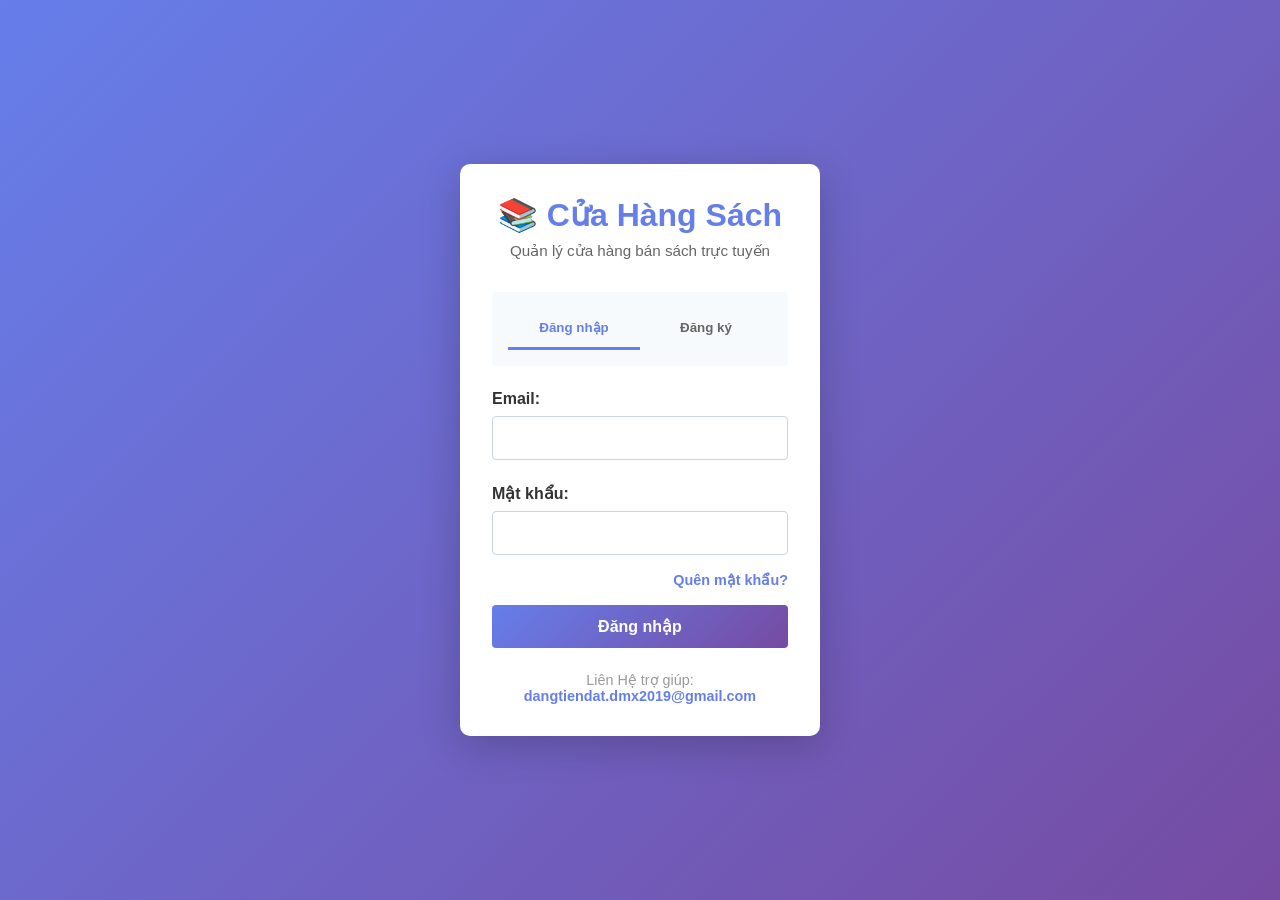
==== SellBookWeb-frontend/pages/checkout.html @ c09e79ba "Cập nhật lại hồ sơ cá nhân, giao diện người dùng, thêm mục coupon vào Admin" ====
<!DOCTYPE html>
<html lang="vi">
<head>
    <meta charset="UTF-8">
    <meta name="viewport" content="width=device-width, initial-scale=1.0">
    <title>Thanh toán - SellBookWeb</title>
    <link rel="stylesheet" href="../css/styles.css">
    <link rel="stylesheet" href="../css/customer-styles.css">
    <style>
        .checkout-container {
            max-width: 800px;
            margin: 100px auto;
            background: white;
            padding: 2rem;
            border-radius: 10px;
            box-shadow: 0 4px 6px rgba(0, 0, 0, 0.1);
        }
        .checkout-section {
            margin-bottom: 2rem;
        }
        .checkout-section h2 {
            color: #667eea;
            margin-bottom: 1rem;
            font-size: 1.2rem;
        }
        .cart-summary {
            background: #f7fafc;
            padding: 1rem;
            border-radius: 8px;
            margin-bottom: 1rem;
        }
        .cart-item {
            display: flex;
            justify-content: space-between;
            padding: 0.5rem 0;
            border-bottom: 1px solid #e2e8f0;
        }
        .cart-item:last-child {
            border-bottom: none;
        }
        .payment-methods {
            display: flex;
            gap: 1rem;
            flex-wrap: wrap;
        }
        .payment-method {
            flex: 1;
            min-width: 150px;
            padding: 1rem;
            border: 2px solid #e2e8f0;
            border-radius: 8px;
            cursor: pointer;
            text-align: center;
            transition: all 0.3s;
        }
        .payment-method:hover,
        .payment-method.selected {
            border-color: #667eea;
            background: #f0f4ff;
        }
        .payment-method input {
            display: none;
        }
        .payment-method-icon {
            font-size: 2rem;
            margin-bottom: 0.5rem;
        }
        .total-section {
            background: #667eea;
            color: white;
            padding: 1.5rem;
            border-radius: 8px;
            text-align: center;
            margin-top: 2rem;
        }
        .total-section h3 {
            font-size: 1.5rem;
            margin: 0;
        }
        .btn-place-order {
            width: 100%;
            margin-top: 1rem;
        }
        .coupon-buttons-wrap {
            display: flex;
            flex-wrap: wrap;
            gap: 0.5rem;
            align-items: stretch;
        }
        .coupon-btn {
            border: 2px solid #e2e8f0;
            background: #fff;
            border-radius: 10px;
            padding: 0.65rem 1rem;
            cursor: pointer;
            text-align: left;
            transition: border-color 0.2s, background 0.2s;
            min-width: 140px;
            flex: 1 1 auto;
        }
        .coupon-btn:hover {
            border-color: #667eea;
            background: #f8f9ff;
        }
        .coupon-btn.selected {
            border-color: #667eea;
            background: #f0f4ff;
            box-shadow: 0 0 0 1px #667eea;
        }
        .coupon-btn .code {
            font-weight: 700;
            color: #667eea;
            font-size: 1rem;
        }
        .coupon-btn .meta {
            font-size: 0.8rem;
            color: #64748b;
            margin-top: 0.25rem;
        }
        .coupon-btn-none {
            border-style: dashed;
        }
    </style>
</head>
<body class="app-layout">
    <nav class="navbar">
        <div class="nav-brand">📚 SellBookWeb</div>
        <div class="nav-links">
            <a href="customer.html">Tiếp tục mua sắm</a>
        </div>
    </nav>

    <div class="checkout-container">
        <h1 style="margin-bottom: 2rem; color: #667eea;">🛒 Thanh toán</h1>

        <div class="checkout-section">
            <h2>Giỏ hàng của bạn</h2>
            <div id="cartItems" class="cart-summary"></div>
        </div>

        <div class="checkout-section">
            <h2>Thông tin giao hàng</h2>
            <div class="form-group">
                <label>Họ tên người nhận:</label>
                <input type="text" id="receiverName" required>
            </div>
            <div class="form-group">
                <label>Số điện thoại:</label>
                <input type="tel" id="receiverPhone" required pattern="[0-9]{10}">
            </div>
            <div class="form-group">
                <label>Địa chỉ giao hàng:</label>
                <textarea id="shippingAddress" rows="3" required placeholder="Số nhà, đường, phường/xã, quận/huyện, tỉnh/thành phố"></textarea>
            </div>
        </div>

        <div class="checkout-section">
            <h2>Mã giảm giá</h2>
            <p id="couponLoading" style="color:#64748b; font-size:0.9rem;">Đang tải mã khả dụng...</p>
            <div id="couponButtons" class="coupon-buttons-wrap" style="display:none;"></div>
            <p id="couponHint" style="color:#666; font-size:0.9rem; margin-top:0.75rem;"></p>
        </div>

        <div class="checkout-section">
            <h2>Phương thức thanh toán</h2>
            <div class="payment-methods">
                <label class="payment-method selected" onclick="selectPayment(this, 'COD')">
                    <input type="radio" name="paymentMethod" value="COD" checked>
                    <div class="payment-method-icon">💵</div>
                    <div>Thanh toán khi nhận hàng (COD)</div>
                </label>
                <label class="payment-method" onclick="selectPayment(this, 'CARD')">
                    <input type="radio" name="paymentMethod" value="CARD">
                    <div class="payment-method-icon">💳</div>
                    <div>Thẻ tín dụng/Debit</div>
                </label>
                <label class="payment-method" onclick="selectPayment(this, 'TRANSFER')">
                    <input type="radio" name="paymentMethod" value="TRANSFER">
                    <div class="payment-method-icon">🏦</div>
                    <div>Chuyển khoản ngân hàng</div>
                </label>
            </div>
        </div>

        <div class="total-section">
            <p>Tạm tính: <span id="subtotalAmount">0 ₫</span></p>
            <p id="couponDiscountRow" style="display:none; font-size:0.95rem;">Giảm coupon: <span id="couponDiscountAmount">0 ₫</span></p>
            <p>Tổng thanh toán</p>
            <h3 id="totalAmount">0 ₫</h3>
            <button class="submit-btn btn-place-order" onclick="placeOrder()">Đặt hàng</button>
        </div>
    </div>

    <script src="../js/constants.js"></script>
    <script src="../js/auth.js"></script>
    <script src="../js/api.js"></script>
    <script src="../js/checkout.js"></script>
</body>
</html>
---- SellBookWeb-frontend/css/styles.css ----
/* ================================
   GENERAL STYLES
   ================================ */

* {
    margin: 0;
    padding: 0;
    box-sizing: border-box;
}

body {
    font-family: 'Segoe UI', Tahoma, Geneva, Verdana, sans-serif;
    background-color: #f5f5f5;
    color: #333;
    line-height: 1.6;
}

html {
    scroll-behavior: smooth;
}

/* ================================
   NAVBAR
   ================================ */

.navbar {
    background: linear-gradient(135deg, #667eea 0%, #764ba2 100%);
    color: white;
    padding: 0;
    box-shadow: 0 2px 10px rgba(0,0,0,0.1);
    position: sticky;
    top: 0;
    z-index: 100;
}

.navbar-container {
    display: flex;
    justify-content: space-between;
    align-items: center;
    max-width: 1400px;
    margin: 0 auto;
    padding: 1rem 2rem;
}

.navbar-brand h1 {
    font-size: 1.8rem;
    font-weight: 700;
}

.navbar-menu {
    display: flex;
    list-style: none;
    gap: 2rem;
}

.navbar-menu a {
    color: white;
    text-decoration: none;
    padding: 0.5rem 1rem;
    border-radius: 4px;
    transition: background-color 0.3s ease;
    cursor: pointer;
}

.navbar-menu a:hover {
    background-color: rgba(255,255,255,0.2);
}

/* ================================
   CONTAINER & SECTIONS
   ================================ */

.container {
    max-width: 1400px;
    margin: 2rem auto;
    padding: 0 2rem;
}

.section {
    display: none;
    animation: fadeIn 0.3s ease;
}

.section.active {
    display: block;
}

@keyframes fadeIn {
    from {
        opacity: 0;
        transform: translateY(10px);
    }
    to {
        opacity: 1;
        transform: translateY(0);
    }
}

.section-header {
    display: flex;
    justify-content: space-between;
    align-items: center;
    margin-bottom: 2rem;
    padding-bottom: 1rem;
    border-bottom: 2px solid #667eea;
}

.section-header h2 {
    font-size: 2rem;
    color: #333;
}

/* ================================
   BUTTONS
   ================================ */

.btn {
    padding: 0.75rem 1.5rem;
    border: none;
    border-radius: 4px;
    cursor: pointer;
    font-size: 1rem;
    transition: all 0.3s ease;
    font-weight: 600;
}

.btn-primary {
    background-color: #667eea;
    color: white;
}

.btn-primary:hover {
    background-color: #5568d3;
    transform: translateY(-2px);
    box-shadow: 0 4px 12px rgba(102, 126, 234, 0.4);
}

.btn-success {
    background-color: #48bb78;
    color: white;
}

.btn-success:hover {
    background-color: #38a169;
    transform: translateY(-2px);
}

.btn-danger {
    background-color: #f56565;
    color: white;
}

.btn-danger:hover {
    background-color: #e53e3e;
    transform: translateY(-2px);
}

.btn-secondary {
    background-color: #cbd5e0;
    color: #333;
}

.btn-secondary:hover {
    background-color: #a0aec0;
}

.btn-warning {
    background-color: #ed8936;
    color: white;
}

.btn-warning:hover {
    background-color: #dd6b20;
}

.btn-sm {
    padding: 0.5rem 1rem;
    font-size: 0.875rem;
}

/* ================================
   DASHBOARD
   ================================ */

.dashboard-grid {
    display: grid;
    grid-template-columns: repeat(auto-fit, minmax(250px, 1fr));
    gap: 1.5rem;
    margin-top: 2rem;
}

.stat-card {
    background: white;
    padding: 2rem;
    border-radius: 8px;
    box-shadow: 0 2px 8px rgba(0,0,0,0.1);
    text-align: center;
    transition: transform 0.3s ease;
}

.stat-card:hover {
    transform: translateY(-5px);
    box-shadow: 0 4px 16px rgba(0,0,0,0.15);
}

.stat-card h3 {
    color: #667eea;
    margin-bottom: 1rem;
    font-size: 1.2rem;
}

.stat-number {
    font-size: 2.5rem;
    font-weight: 700;
    color: #333;
}

/* ================================
   FORMS
   ================================ */

.form-container {
    background: white;
    padding: 2rem;
    border-radius: 8px;
    box-shadow: 0 2px 8px rgba(0,0,0,0.1);
    margin-bottom: 2rem;
    max-width: 600px;
}

.form-container h3 {
    color: #333;
    margin-bottom: 1.5rem;
    font-size: 1.5rem;
}

.form-group {
    margin-bottom: 1.5rem;
}

.form-group label {
    display: block;
    margin-bottom: 0.5rem;
    font-weight: 600;
    color: #333;
}

.form-group input,
.form-group select,
.form-group textarea {
    width: 100%;
    padding: 0.75rem;
    border: 1px solid #cbd5e0;
    border-radius: 4px;
    font-size: 1rem;
    font-family: inherit;
    transition: border-color 0.3s ease;
}

.form-group input:focus,
.form-group select:focus,
.form-group textarea:focus {
    outline: none;
    border-color: #667eea;
    box-shadow: 0 0 0 3px rgba(102, 126, 234, 0.1);
}

.form-group input[type="checkbox"] {
    width: auto;
    margin-right: 0.5rem;
}

.form-buttons {
    display: flex;
    gap: 1rem;
    margin-top: 2rem;
}

.form-buttons button {
    flex: 1;
}

.hidden {
    display: none !important;
}

/* ================================
   SEARCH & FILTER
   ================================ */

.search-bar {
    display: flex;
    gap: 1rem;
    margin-bottom: 2rem;
    flex-wrap: wrap;
}

.search-bar input,
.search-bar select {
    padding: 0.75rem;
    border: 1px solid #cbd5e0;
    border-radius: 4px;
    font-size: 1rem;
    flex: 1;
    min-width: 200px;
}

.search-bar input:focus,
.search-bar select:focus {
    outline: none;
    border-color: #667eea;
    box-shadow: 0 0 0 3px rgba(102, 126, 234, 0.1);
}

/* ================================
   TABLE
   ================================ */

.table {
    width: 100%;
    border-collapse: collapse;
    background: white;
    box-shadow: 0 2px 8px rgba(0,0,0,0.1);
    border-radius: 8px;
    overflow: hidden;
    margin-bottom: 2rem;
}

.table thead {
    background-color: #667eea;
    color: white;
}

.table thead th {
    padding: 1rem;
    text-align: left;
    font-weight: 600;
}

.table tbody td {
    padding: 1rem;
    border-bottom: 1px solid #e2e8f0;
}

.table tbody tr:hover {
    background-color: #f7fafc;
}

.table tbody tr:last-child td {
    border-bottom: none;
}

.table .action-buttons {
    display: flex;
    gap: 0.5rem;
}

/* ================================
   GRID CONTAINER
   ================================ */

.grid-container {
    display: grid;
    grid-template-columns: repeat(auto-fill, minmax(300px, 1fr));
    gap: 1.5rem;
    margin-bottom: 2rem;
}

.card {
    background: white;
    padding: 1.5rem;
    border-radius: 8px;
    box-shadow: 0 2px 8px rgba(0,0,0,0.1);
    transition: transform 0.3s ease;
}

.card:hover {
    transform: translateY(-5px);
    box-shadow: 0 4px 16px rgba(0,0,0,0.15);
}

.card h3 {
    color: #333;
    margin-bottom: 0.5rem;
}

.card p {
    color: #666;
    font-size: 0.95rem;
    margin-bottom: 1rem;
}

.card .card-buttons {
    display: flex;
    gap: 0.5rem;
    margin-top: 1rem;
}

.card .card-buttons button {
    flex: 1;
    padding: 0.5rem 1rem;
    font-size: 0.875rem;
}

/* ================================
   LIST CONTAINER
   ================================ */

.list-container {
    background: white;
    padding: 1.5rem;
    border-radius: 8px;
    box-shadow: 0 2px 8px rgba(0,0,0,0.1);
}

/* ================================
   TABS
   ================================ */

.tab-navigation {
    display: flex;
    gap: 1rem;
    margin-bottom: 2rem;
    border-bottom: 2px solid #e2e8f0;
}

.tab-button {
    padding: 1rem 1.5rem;
    border: none;
    background: none;
    cursor: pointer;
    font-size: 1rem;
    font-weight: 600;
    color: #666;
    transition: all 0.3s ease;
    border-bottom: 3px solid transparent;
    margin-bottom: -2px;
}

.tab-button:hover {
    color: #667eea;
}

.tab-button.active {
    color: #667eea;
    border-bottom-color: #667eea;
}

/* ================================
   REVIEWS
   ================================ */

.reviews-container {
    display: flex;
    flex-direction: column;
    gap: 1.5rem;
}

.review-card {
    background: #f7fafc;
    padding: 1.5rem;
    border-radius: 8px;
    border-left: 4px solid #667eea;
    transition: all 0.3s ease;
}

.review-card:hover {
    box-shadow: 0 4px 12px rgba(0,0,0,0.1);
}

.review-header {
    display: flex;
    justify-content: space-between;
    align-items: start;
    margin-bottom: 1rem;
}

.review-user {
    font-weight: 600;
    color: #333;
}

.review-rating {
    display: flex;
    gap: 0.25rem;
    color: #f6ad55;
    font-size: 1.1rem;
}

.review-book {
    color: #667eea;
    font-weight: 600;
    margin-bottom: 0.5rem;
}

.review-comment {
    color: #555;
    margin-bottom: 1rem;
    line-height: 1.6;
}

.review-status {
    display: inline-block;
    padding: 0.25rem 0.75rem;
    border-radius: 20px;
    font-size: 0.85rem;
    font-weight: 600;
}

.review-status.pending {
    background-color: #fed7d7;
    color: #c53030;
}

.review-status.approved {
    background-color: #c6f6d5;
    color: #22543d;
}

.review-buttons {
    display: flex;
    gap: 0.5rem;
    margin-top: 1rem;
}

/* ================================
   MODAL
   ================================ */

.modal {
    position: fixed;
    top: 0;
    left: 0;
    width: 100%;
    height: 100%;
    background-color: rgba(0, 0, 0, 0.5);
    display: flex;
    justify-content: center;
    align-items: center;
    z-index: 200;
}

.modal.hidden {
    display: none;
}

.modal-content {
    background: white;
    padding: 2rem;
    border-radius: 8px;
    box-shadow: 0 4px 20px rgba(0, 0, 0, 0.2);
    max-width: 500px;
    text-align: center;
    animation: slideUp 0.3s ease;
}

@keyframes slideUp {
    from {
        transform: translateY(30px);
        opacity: 0;
    }
    to {
        transform: translateY(0);
        opacity: 1;
    }
}

.modal-content p {
    margin-bottom: 1.5rem;
    font-size: 1.1rem;
    color: #333;
}

/* ================================
    STATUS BADGES
    ================================ */

.badge {
    display: inline-block;
    padding: 0.25rem 0.75rem;
    border-radius: 20px;
    font-size: 0.85rem;
    font-weight: 600;
}

.badge-success {
    background-color: #c6f6d5;
    color: #22543d;
}

.badge-danger {
    background-color: #fed7d7;
    color: #c53030;
}

.badge-warning {
    background-color: #fef3c7;
    color: #92400e;
}

.badge-info {
    background-color: #bfdbfe;
    color: #1d4ed8;
}

.badge-primary {
    background-color: #dbeafe;
    color: #1e40af;
}

.badge-secondary {
    background-color: #e2e8f0;
    color: #334155;
}

/* ================================
   RESPONSIVE DESIGN
   ================================ */

@media (max-width: 768px) {
    .navbar-container {
        flex-direction: column;
        gap: 1rem;
    }

    .navbar-menu {
        flex-direction: column;
        gap: 0.5rem;
        width: 100%;
    }

    .navbar-brand h1 {
        font-size: 1.5rem;
    }

    .section-header {
        flex-direction: column;
        gap: 1rem;
        align-items: flex-start;
    }

    .dashboard-grid {
        grid-template-columns: 1fr;
    }

    .table {
        font-size: 0.9rem;
    }

    .table thead th,
    .table tbody td {
        padding: 0.75rem 0.5rem;
    }

    .search-bar {
        flex-direction: column;
    }

    .search-bar input,
    .search-bar select {
        min-width: 100%;
    }

    .form-buttons {
        flex-direction: column;
    }

    .tab-navigation {
        flex-direction: column;
    }

    .tab-button {
        border-bottom: none;
        border-left: 3px solid transparent;
        margin-left: -2px;
    }

    .tab-button.active {
        border-bottom: none;
        border-left-color: #667eea;
    }

    .grid-container {
        grid-template-columns: 1fr;
    }

    .container {
        padding: 0 1rem;
    }

    .review-header {
        flex-direction: column;
    }
}

@media (max-width: 480px) {
    .navbar-brand h1 {
        font-size: 1.2rem;
    }

    .section-header h2 {
        font-size: 1.5rem;
    }

    .btn {
        padding: 0.5rem 1rem;
        font-size: 0.9rem;
    }

    .stat-card {
        padding: 1rem;
    }

    .stat-number {
        font-size: 2rem;
    }

    .form-container {
        padding: 1rem;
    }

    .table {
        display: block;
        overflow-x: auto;
    }
}
---- SellBookWeb-frontend/css/customer-styles.css ----
/* Customer & Admin Styles */

:root {
    --color-primary: #667eea;
    --color-primary-dark: #5a67d8;
    --color-accent: #764ba2;
    --color-surface: #ffffff;
    --color-muted: #64748b;
    --color-border: #e2e8f0;
    --color-bg-soft: #f7fafc;
    --color-tint: #f0f4ff;
    --gradient-brand: linear-gradient(135deg, #667eea 0%, #764ba2 100%);
    --shadow-card: 0 4px 6px rgba(0, 0, 0, 0.07);
    --radius-lg: 12px;
}

/* Trang app (khách, admin, checkout) — không dùng layout flex như trang đăng nhập */
body.app-layout {
    display: block;
    margin: 0;
    min-height: 100vh;
    background: linear-gradient(160deg, #eef2ff 0%, #f8fafc 42%, #f1f5f9 100%);
    font-family: 'Segoe UI', Tahoma, Geneva, Verdana, sans-serif;
}

body.app-layout .main-content {
    background: transparent;
}

.navbar {
    background: white;
    padding: 1rem 2rem;
    box-shadow: 0 2px 10px rgba(0, 0, 0, 0.1);
    display: flex;
    justify-content: space-between;
    align-items: center;
    position: fixed;
    top: 0;
    left: 0;
    right: 0;
    z-index: 100;
}

.nav-brand {
    font-size: 1.5rem;
    font-weight: 700;
    color: var(--color-primary);
}

.nav-links {
    display: flex;
    gap: 2rem;
}

.nav-links a {
    color: #666;
    text-decoration: none;
    font-weight: 500;
    transition: color 0.3s;
}

.nav-links a:hover,
.nav-links a.active {
    color: var(--color-primary);
}

.main-content {
    margin-top: 80px;
    padding: 2rem;
    min-height: calc(100vh - 80px);
    background: transparent;
}

.section {
    display: none;
    max-width: 1400px;
    margin: 0 auto;
}

.section.active {
    display: block;
    animation: fadeIn 0.3s ease;
}

/* Books Grid */
.books-grid {
    display: grid;
    grid-template-columns: repeat(auto-fill, minmax(250px, 1fr));
    gap: 2rem;
    margin-top: 2rem;
}

.book-card {
    background: white;
    border-radius: 10px;
    overflow: hidden;
    box-shadow: 0 4px 6px rgba(0, 0, 0, 0.1);
    transition: transform 0.3s, box-shadow 0.3s;
}

.book-card:hover {
    transform: translateY(-5px);
    box-shadow: 0 10px 20px rgba(0, 0, 0, 0.15);
}

.book-image {
    width: 100%;
    height: 250px;
    object-fit: cover;
    background: #e2e8f0;
}

.book-info {
    padding: 1.5rem;
}

.book-title {
    font-size: 1.1rem;
    font-weight: 600;
    margin-bottom: 0.5rem;
    color: #2d3748;
}

.book-author {
    color: #666;
    font-size: 0.9rem;
    margin-bottom: 0.5rem;
}

.book-price {
    font-size: 1.2rem;
    font-weight: 700;
    color: var(--color-primary);
    margin-bottom: 1rem;
}

.book-actions {
    display: flex;
    gap: 0.5rem;
}

.btn-sm {
    padding: 0.5rem 1rem;
    font-size: 0.875rem;
}

/* Search Bar */
.search-bar {
    display: flex;
    gap: 1rem;
    margin-bottom: 2rem;
}

.search-bar input,
.search-bar select {
    padding: 0.75rem;
    border: 1px solid #e2e8f0;
    border-radius: 4px;
    font-size: 1rem;
}

.search-bar input {
    flex: 1;
}

/* Data Table */
.data-table {
    background: white;
    border-radius: 10px;
    overflow: hidden;
    box-shadow: 0 4px 6px rgba(0, 0, 0, 0.1);
    margin-top: 2rem;
}

.data-table table {
    width: 100%;
    border-collapse: collapse;
}

.data-table th,
.data-table td {
    padding: 1rem;
    text-align: left;
    border-bottom: 1px solid #e2e8f0;
}

.data-table th {
    background: var(--gradient-brand);
    color: white;
    font-weight: 600;
}

.data-table tr:hover {
    background: #f7fafc;
}

/* Stats Grid */
.stats-grid {
    display: grid;
    grid-template-columns: repeat(auto-fit, minmax(200px, 1fr));
    gap: 1.5rem;
    margin-top: 2rem;
}

.stat-card {
    background: white;
    padding: 1.5rem;
    border-radius: 10px;
    box-shadow: 0 4px 6px rgba(0, 0, 0, 0.1);
    text-align: center;
}

.stat-card h3 {
    color: #666;
    font-size: 0.9rem;
    margin-bottom: 0.5rem;
}

.stat-card p {
    font-size: 2rem;
    font-weight: 700;
    color: #667eea;
}

/* Cart Styles */
.cart-item {
    display: flex;
    align-items: center;
    background: white;
    padding: 1rem;
    border-radius: 10px;
    margin-bottom: 1rem;
    box-shadow: 0 2px 4px rgba(0, 0, 0, 0.1);
}

.cart-item img {
    width: 80px;
    height: 80px;
    object-fit: cover;
    border-radius: 4px;
    margin-right: 1rem;
}

.cart-item-info {
    flex: 1;
}

.cart-item-title {
    font-weight: 600;
    margin-bottom: 0.25rem;
}

.cart-item-price {
    color: #667eea;
    font-weight: 600;
}

.cart-item-quantity {
    display: flex;
    align-items: center;
    gap: 0.5rem;
    margin: 0 1rem;
}

.quantity-btn {
    width: 30px;
    height: 30px;
    border: 1px solid #e2e8f0;
    background: white;
    border-radius: 4px;
    cursor: pointer;
    font-weight: 600;
}

.quantity-btn:hover {
    background: #f7fafc;
}

.cart-total {
    background: white;
    padding: 1.5rem;
    border-radius: 10px;
    margin-top: 1rem;
    text-align: right;
}

.cart-total h3 {
    color: #667eea;
    font-size: 1.5rem;
}

/* Section Header */
.section-header {
    display: flex;
    justify-content: space-between;
    align-items: center;
    margin-bottom: 1rem;
}

/* Pagination */
.pagination {
    display: flex;
    justify-content: center;
    gap: 0.5rem;
    margin-top: 2rem;
}

.pagination button {
    padding: 0.5rem 1rem;
    border: 1px solid #e2e8f0;
    background: white;
    cursor: pointer;
    border-radius: 4px;
}

.pagination button.active,
.pagination button:hover {
    background: #667eea;
    color: white;
    border-color: #667eea;
}

/* Status badges */
.badge {
    padding: 0.25rem 0.75rem;
    border-radius: 20px;
    font-size: 0.8rem;
    font-weight: 500;
}

.badge-pending { background: #fef3c7; color: #92400e; }
.badge-confirmed { background: #dbeafe; color: #1e40af; }
.badge-shipped { background: #e0e7ff; color: #3730a3; }
.badge-delivered { background: #d1fae5; color: #065f46; }
.badge-cancelled { background: #fee2e2; color: #991b1b; }
.badge-active { background: #d1fae5; color: #065f46; }
.badge-inactive { background: #fee2e2; color: #991b1b; }

/* Action buttons */
.btn-edit, .btn-delete {
    padding: 0.25rem 0.5rem;
    border: none;
    border-radius: 4px;
    cursor: pointer;
    font-size: 0.8rem;
    margin-right: 0.25rem;
}

.btn-edit {
    background: #3b82f6;
    color: white;
}

.btn-delete {
    background: #ef4444;
    color: white;
}

.btn-edit:hover { background: #2563eb; }
.btn-delete:hover { background: #dc2626; }

/* Empty state */
.empty-state {
    text-align: center;
    padding: 3rem;
    color: #666;
}

.empty-state h3 {
    margin-bottom: 1rem;
    color: #333;
}

/* ========== Hồ sơ cá nhân (tone giống checkout) ========== */
.profile-page {
    max-width: 720px;
    margin: 0 auto;
}

.profile-page-title {
    color: var(--color-primary);
    font-size: 1.35rem;
    font-weight: 700;
    margin-bottom: 1.25rem;
}

.profile-card {
    background: var(--color-surface);
    border-radius: var(--radius-lg);
    box-shadow: var(--shadow-card);
    padding: 1.5rem 1.75rem;
    margin-bottom: 1.25rem;
    border: 1px solid rgba(226, 232, 240, 0.9);
}

.profile-card--hero {
    padding: 0;
    overflow: hidden;
    border: none;
    background: var(--gradient-brand);
    color: #fff;
    box-shadow: 0 8px 24px rgba(102, 126, 234, 0.35);
}

.profile-hero-inner {
    display: flex;
    align-items: center;
    gap: 1.25rem;
    padding: 1.75rem 1.5rem;
}

.profile-avatar {
    width: 88px;
    height: 88px;
    border-radius: 50%;
    background: rgba(255, 255, 255, 0.22);
    border: 3px solid rgba(255, 255, 255, 0.45);
    display: flex;
    align-items: center;
    justify-content: center;
    font-size: 1.75rem;
    font-weight: 700;
    flex-shrink: 0;
    overflow: hidden;
}

.profile-avatar img {
    width: 100%;
    height: 100%;
    object-fit: cover;
}

.profile-welcome {
    font-size: 0.9rem;
    opacity: 0.92;
    margin-bottom: 0.15rem;
}

.profile-display-name {
    font-size: 1.35rem;
    font-weight: 700;
    margin: 0 0 0.5rem 0;
    letter-spacing: 0.02em;
}

.profile-role-badge {
    display: inline-block;
    padding: 0.2rem 0.65rem;
    border-radius: 999px;
    font-size: 0.75rem;
    font-weight: 600;
    letter-spacing: 0.03em;
    background: rgba(255, 255, 255, 0.25);
    border: 1px solid rgba(255, 255, 255, 0.4);
}

.profile-role-badge.role-admin {
    background: rgba(254, 243, 199, 0.95);
    color: #92400e;
    border-color: rgba(251, 191, 36, 0.6);
}

.profile-role-badge.role-customer {
    background: rgba(219, 234, 254, 0.95);
    color: #1e40af;
    border-color: rgba(147, 197, 253, 0.7);
}

.profile-card-title {
    color: var(--color-primary);
    font-size: 1.1rem;
    font-weight: 700;
    margin: 0 0 1rem 0;
}

.profile-card-hint {
    color: var(--color-muted);
    font-size: 0.88rem;
    margin: -0.35rem 0 1.1rem 0;
    line-height: 1.45;
}

.profile-dl {
    margin: 0;
}

.profile-dl-row {
    display: grid;
    grid-template-columns: 140px 1fr;
    gap: 0.75rem;
    padding: 0.65rem 0;
    border-bottom: 1px solid var(--color-border);
    align-items: baseline;
}

.profile-dl-row:last-child {
    border-bottom: none;
    padding-bottom: 0;
}

.profile-dl-row dt {
    margin: 0;
    font-size: 0.88rem;
    font-weight: 600;
    color: var(--color-muted);
}

.profile-dl-row dd {
    margin: 0;
    font-size: 0.95rem;
    color: #1e293b;
    word-break: break-word;
}

.profile-status-pill {
    display: inline-flex;
    align-items: center;
    gap: 0.35rem;
    padding: 0.25rem 0.75rem;
    border-radius: 999px;
    font-size: 0.85rem;
    font-weight: 600;
}

.profile-status-pill.is-active {
    background: #d1fae5;
    color: #065f46;
}

.profile-status-pill.is-inactive {
    background: #fee2e2;
    color: #991b1b;
}

.profile-form .form-group label {
    color: #334155;
}

.profile-form .form-group input:disabled {
    background: var(--color-bg-soft);
    color: var(--color-muted);
    cursor: not-allowed;
}

.profile-form .form-group input:not(:disabled) {
    border-radius: 8px;
    border: 1px solid var(--color-border);
    transition: border-color 0.2s, box-shadow 0.2s;
}

.profile-form .form-group input:not(:disabled):focus {
    outline: none;
    border-color: var(--color-primary);
    box-shadow: 0 0 0 3px rgba(102, 126, 234, 0.15);
}

.profile-save-btn {
    max-width: 220px;
    border-radius: 8px;
}
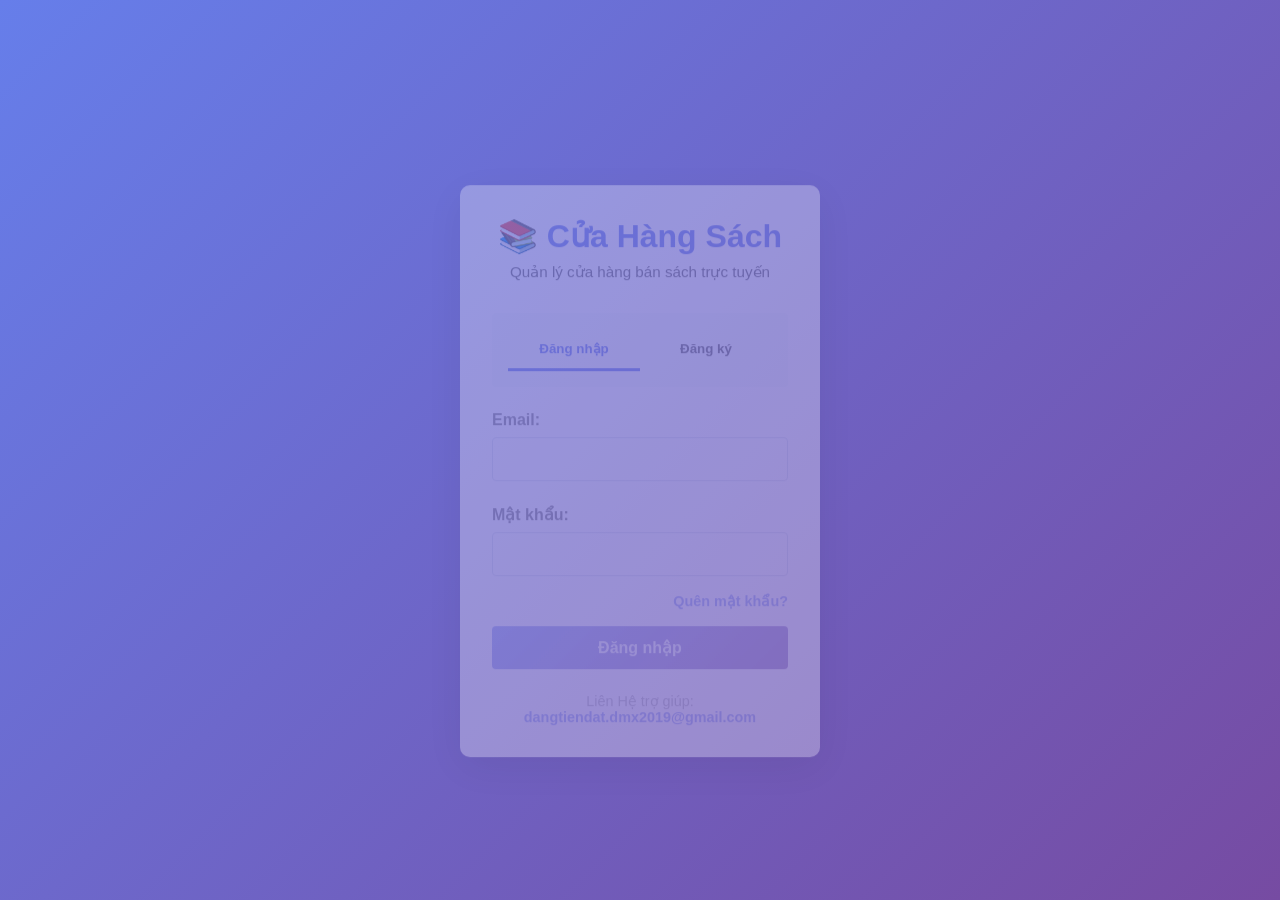
==== commit 3577907a: "Merge pull request #4 from 8DTD8/0304 Fix: logic coupons and user management,  Update: constraints" ====
--- a/SellBookWeb-frontend/pages/checkout.html
+++ b/SellBookWeb-frontend/pages/checkout.html
@@ -8,7 +8,7 @@
     <link rel="stylesheet" href="../css/customer-styles.css">
     <style>
         .checkout-container {
-            max-width: 800px;
+            max-width: 920px;
             margin: 100px auto;
             background: white;
             padding: 2rem;
@@ -24,19 +24,33 @@
             font-size: 1.2rem;
         }
         .cart-summary {
-            background: #f7fafc;
-            padding: 1rem;
-            border-radius: 8px;
+            background: linear-gradient(180deg, #f8faff 0%, #f2f6ff 100%);
+            padding: 1.15rem;
+            border-radius: 12px;
+            border: 1px solid #e5ebff;
             margin-bottom: 1rem;
         }
         .cart-item {
             display: flex;
             justify-content: space-between;
-            padding: 0.5rem 0;
-            border-bottom: 1px solid #e2e8f0;
+            align-items: center;
+            padding: 0.95rem 0.9rem;
+            border-bottom: 1px solid #e9edf6;
+            background: #ffffff;
+            border-radius: 12px;
+            margin-bottom: 0.6rem;
+            box-shadow: 0 1px 0 rgba(15, 23, 42, 0.04);
         }
         .cart-item:last-child {
             border-bottom: none;
+            margin-bottom: 0;
+        }
+        .cart-item strong {
+            font-size: 1.05rem;
+            color: #1e293b;
+        }
+        .cart-item div[style*="x"] {
+            color: #64748b !important;
         }
         .payment-methods {
             display: flex;
@@ -58,6 +72,66 @@
             border-color: #667eea;
             background: #f0f4ff;
         }
+        .bank-selection {
+            margin-top: 1rem;
+            padding: 1rem;
+            background: #f7fafc;
+            border-radius: 8px;
+            border: 1px solid #e2e8f0;
+        }
+        .bank-selection h3 {
+            margin-bottom: 1rem;
+            color: #667eea;
+            font-size: 1rem;
+        }
+        .bank-options {
+            display: flex;
+            flex-direction: column;
+            gap: 0.75rem;
+        }
+        .bank-option {
+            display: flex;
+            align-items: center;
+            padding: 0.75rem;
+            border: 2px solid #e2e8f0;
+            border-radius: 8px;
+            cursor: pointer;
+            transition: all 0.3s;
+            background: white;
+        }
+        .bank-option:hover,
+        .bank-option.selected {
+            border-color: #667eea;
+            background: #f0f4ff;
+        }
+        .bank-option img {
+            width: 40px;
+            height: 40px;
+            object-fit: contain;
+            margin-right: 1rem;
+        }
+        .bank-info {
+            flex: 1;
+        }
+        .bank-info .name {
+            font-weight: 600;
+            color: #2d3748;
+        }
+        .bank-info .details {
+            font-size: 0.85rem;
+            color: #666;
+        }
+        .bank-qr {
+            margin-top: 1rem;
+            text-align: center;
+            padding: 1rem;
+            background: white;
+            border-radius: 8px;
+        }
+        .bank-qr img {
+            max-width: 200px;
+            max-height: 200px;
+        }
         .payment-method input {
             display: none;
         }
@@ -82,43 +156,63 @@
             margin-top: 1rem;
         }
         .coupon-buttons-wrap {
-            display: flex;
-            flex-wrap: wrap;
-            gap: 0.5rem;
+            display: grid;
+            grid-template-columns: repeat(auto-fit, minmax(260px, 1fr));
+            gap: 0.75rem;
             align-items: stretch;
         }
         .coupon-btn {
-            border: 2px solid #e2e8f0;
+            border: 1px solid #d6e0f5;
             background: #fff;
-            border-radius: 10px;
-            padding: 0.65rem 1rem;
+            border-radius: 14px;
+            padding: 0.9rem 1rem;
             cursor: pointer;
             text-align: left;
-            transition: border-color 0.2s, background 0.2s;
-            min-width: 140px;
-            flex: 1 1 auto;
+            transition: border-color 0.2s, background 0.2s, box-shadow 0.2s, transform 0.2s;
+            min-width: 0;
+            min-height: 92px;
+            display: flex;
+            flex-direction: column;
+            justify-content: center;
         }
         .coupon-btn:hover {
             border-color: #667eea;
             background: #f8f9ff;
+            transform: translateY(-1px);
+            box-shadow: 0 8px 18px rgba(102, 126, 234, 0.14);
         }
         .coupon-btn.selected {
-            border-color: #667eea;
-            background: #f0f4ff;
-            box-shadow: 0 0 0 1px #667eea;
+            border-color: #5b74eb;
+            background: linear-gradient(180deg, #eef3ff 0%, #e8efff 100%);
+            box-shadow: 0 0 0 2px rgba(91, 116, 235, 0.35);
         }
         .coupon-btn .code {
             font-weight: 700;
             color: #667eea;
-            font-size: 1rem;
+            font-size: 1.05rem;
+            letter-spacing: 0.2px;
         }
         .coupon-btn .meta {
-            font-size: 0.8rem;
+            font-size: 0.95rem;
             color: #64748b;
-            margin-top: 0.25rem;
+            margin-top: 0.35rem;
+            line-height: 1.35;
         }
         .coupon-btn-none {
             border-style: dashed;
+        }
+
+        @media (max-width: 768px) {
+            .checkout-container {
+                margin: 88px 0.75rem 1rem;
+                padding: 1rem;
+            }
+            .coupon-buttons-wrap {
+                grid-template-columns: 1fr;
+            }
+            .cart-item {
+                padding: 0.8rem;
+            }
         }
     </style>
 </head>
@@ -180,6 +274,16 @@
                     <div>Chuyển khoản ngân hàng</div>
                 </label>
             </div>
+            <div id="bankSelection" class="bank-selection" style="display:none;">
+                <h3>Chọn tài khoản ngân hàng để chuyển khoản</h3>
+                <div id="bankOptions" class="bank-options">
+                    <p>Đang tải danh sách ngân hàng...</p>
+                </div>
+                <div id="bankQRDisplay" class="bank-qr" style="display:none;">
+                    <p>Quét mã QR để thanh toán:</p>
+                    <img id="selectedBankQR" src="" alt="QR Code">
+                </div>
+            </div>
         </div>
 
         <div class="total-section">
@@ -191,6 +295,23 @@
         </div>
     </div>
 
+    <div id="orderSuccessModal" class="modal" style="display:none;">
+        <div class="modal-content" style="max-width: 500px;">
+            <div style="text-align: center; margin-bottom: 1.5rem;">
+                <div style="font-size: 4rem; margin-bottom: 0.5rem;">🎉</div>
+                <h2 style="color: #667eea; margin-bottom: 0.5rem;">Đặt hàng thành công!</h2>
+                <p style="color: #666;">Cảm ơn bạn đã mua sắm tại SellBookWeb</p>
+            </div>
+            <div id="orderDetails" style="background: #f7fafc; padding: 1rem; border-radius: 8px; margin-bottom: 1rem;">
+                <!-- Order info will be inserted here -->
+            </div>
+            <div style="display: flex; gap: 1rem;">
+                <button class="submit-btn" onclick="viewMyOrders()" style="flex: 1;">Xem đơn hàng</button>
+                <button class="submit-btn" onclick="continueShopping()" style="flex: 1; background: #48bb78;">Tiếp tục mua sắm</button>
+            </div>
+        </div>
+    </div>
+
     <script src="../js/constants.js"></script>
     <script src="../js/auth.js"></script>
     <script src="../js/api.js"></script>
--- a/SellBookWeb-frontend/css/styles.css
+++ b/SellBookWeb-frontend/css/styles.css
@@ -1,7 +1,3 @@
-/* ================================
-   GENERAL STYLES
-   ================================ */
-
 * {
     margin: 0;
     padding: 0;
@@ -10,228 +6,53 @@
 
 body {
     font-family: 'Segoe UI', Tahoma, Geneva, Verdana, sans-serif;
-    background-color: #f5f5f5;
+    background: linear-gradient(135deg, #667eea 0%, #764ba2 100%);
+    min-height: 100vh;
+    display: flex;
+    justify-content: center;
+    align-items: center;
     color: #333;
-    line-height: 1.6;
-}
-
-html {
-    scroll-behavior: smooth;
-}
-
-/* ================================
-   NAVBAR
-   ================================ */
-
-.navbar {
-    background: linear-gradient(135deg, #667eea 0%, #764ba2 100%);
-    color: white;
-    padding: 0;
-    box-shadow: 0 2px 10px rgba(0,0,0,0.1);
-    position: sticky;
-    top: 0;
-    z-index: 100;
-}
-
-.navbar-container {
-    display: flex;
-    justify-content: space-between;
-    align-items: center;
-    max-width: 1400px;
-    margin: 0 auto;
-    padding: 1rem 2rem;
-}
-
-.navbar-brand h1 {
-    font-size: 1.8rem;
-    font-weight: 700;
-}
-
-.navbar-menu {
-    display: flex;
-    list-style: none;
-    gap: 2rem;
-}
-
-.navbar-menu a {
-    color: white;
-    text-decoration: none;
-    padding: 0.5rem 1rem;
-    border-radius: 4px;
-    transition: background-color 0.3s ease;
-    cursor: pointer;
-}
-
-.navbar-menu a:hover {
-    background-color: rgba(255,255,255,0.2);
-}
-
-/* ================================
-   CONTAINER & SECTIONS
-   ================================ */
+}
 
 .container {
-    max-width: 1400px;
-    margin: 2rem auto;
-    padding: 0 2rem;
-}
-
-.section {
-    display: none;
-    animation: fadeIn 0.3s ease;
-}
-
-.section.active {
-    display: block;
-}
-
-@keyframes fadeIn {
-    from {
-        opacity: 0;
-        transform: translateY(10px);
-    }
-    to {
-        opacity: 1;
-        transform: translateY(0);
-    }
-}
-
-.section-header {
-    display: flex;
-    justify-content: space-between;
-    align-items: center;
-    margin-bottom: 2rem;
-    padding-bottom: 1rem;
-    border-bottom: 2px solid #667eea;
-}
-
-.section-header h2 {
-    font-size: 2rem;
-    color: #333;
-}
-
-/* ================================
-   BUTTONS
-   ================================ */
-
-.btn {
-    padding: 0.75rem 1.5rem;
-    border: none;
-    border-radius: 4px;
-    cursor: pointer;
-    font-size: 1rem;
-    transition: all 0.3s ease;
-    font-weight: 600;
-}
-
-.btn-primary {
-    background-color: #667eea;
-    color: white;
-}
-
-.btn-primary:hover {
-    background-color: #5568d3;
-    transform: translateY(-2px);
-    box-shadow: 0 4px 12px rgba(102, 126, 234, 0.4);
-}
-
-.btn-success {
-    background-color: #48bb78;
-    color: white;
-}
-
-.btn-success:hover {
-    background-color: #38a169;
-    transform: translateY(-2px);
-}
-
-.btn-danger {
-    background-color: #f56565;
-    color: white;
-}
-
-.btn-danger:hover {
-    background-color: #e53e3e;
-    transform: translateY(-2px);
-}
-
-.btn-secondary {
-    background-color: #cbd5e0;
-    color: #333;
-}
-
-.btn-secondary:hover {
-    background-color: #a0aec0;
-}
-
-.btn-warning {
-    background-color: #ed8936;
-    color: white;
-}
-
-.btn-warning:hover {
-    background-color: #dd6b20;
-}
-
-.btn-sm {
-    padding: 0.5rem 1rem;
-    font-size: 0.875rem;
-}
-
-/* ================================
-   DASHBOARD
-   ================================ */
-
-.dashboard-grid {
-    display: grid;
-    grid-template-columns: repeat(auto-fit, minmax(250px, 1fr));
-    gap: 1.5rem;
-    margin-top: 2rem;
-}
-
-.stat-card {
+    width: 100%;
+    max-width: 400px;
+    padding: 20px;
+}
+
+.login-box {
     background: white;
     padding: 2rem;
-    border-radius: 8px;
-    box-shadow: 0 2px 8px rgba(0,0,0,0.1);
+    border-radius: 10px;
+    box-shadow: 0 10px 40px rgba(0, 0, 0, 0.2);
+    animation: slideUp 0.5s ease;
+}
+
+@keyframes slideUp {
+    from {
+        opacity: 0;
+        transform: translateY(30px);
+    }
+    to {
+        opacity: 1;
+        transform: translateY(0);
+    }
+}
+
+.login-header {
     text-align: center;
-    transition: transform 0.3s ease;
-}
-
-.stat-card:hover {
-    transform: translateY(-5px);
-    box-shadow: 0 4px 16px rgba(0,0,0,0.15);
-}
-
-.stat-card h3 {
+    margin-bottom: 2rem;
+}
+
+.login-header h1 {
+    font-size: 2rem;
     color: #667eea;
-    margin-bottom: 1rem;
-    font-size: 1.2rem;
-}
-
-.stat-number {
-    font-size: 2.5rem;
-    font-weight: 700;
-    color: #333;
-}
-
-/* ================================
-   FORMS
-   ================================ */
-
-.form-container {
-    background: white;
-    padding: 2rem;
-    border-radius: 8px;
-    box-shadow: 0 2px 8px rgba(0,0,0,0.1);
-    margin-bottom: 2rem;
-    max-width: 600px;
-}
-
-.form-container h3 {
-    color: #333;
-    margin-bottom: 1.5rem;
-    font-size: 1.5rem;
+    margin-bottom: 0.5rem;
+}
+
+.login-header p {
+    color: #666;
+    font-size: 0.95rem;
 }
 
 .form-group {
@@ -255,6 +76,11 @@
     font-size: 1rem;
     font-family: inherit;
     transition: border-color 0.3s ease;
+}
+
+.form-group textarea {
+    resize: none;
+    box-sizing: border-box;
 }
 
 .form-group input:focus,
@@ -265,462 +91,201 @@
     box-shadow: 0 0 0 3px rgba(102, 126, 234, 0.1);
 }
 
-.form-group input[type="checkbox"] {
-    width: auto;
-    margin-right: 0.5rem;
-}
-
-.form-buttons {
+.toggle-form {
+    text-align: center;
+    margin-bottom: 1.5rem;
+    padding: 1rem;
+    background: #f7fafc;
+    border-radius: 4px;
     display: flex;
-    gap: 1rem;
-    margin-top: 2rem;
-}
-
-.form-buttons button {
+    gap: 0;
+}
+
+.toggle-btn {
     flex: 1;
-}
-
-.hidden {
-    display: none !important;
-}
-
-/* ================================
-   SEARCH & FILTER
-   ================================ */
-
-.search-bar {
-    display: flex;
-    gap: 1rem;
-    margin-bottom: 2rem;
-    flex-wrap: wrap;
-}
-
-.search-bar input,
-.search-bar select {
     padding: 0.75rem;
-    border: 1px solid #cbd5e0;
-    border-radius: 4px;
-    font-size: 1rem;
-    flex: 1;
-    min-width: 200px;
-}
-
-.search-bar input:focus,
-.search-bar select:focus {
-    outline: none;
-    border-color: #667eea;
-    box-shadow: 0 0 0 3px rgba(102, 126, 234, 0.1);
-}
-
-/* ================================
-   TABLE
-   ================================ */
-
-.table {
-    width: 100%;
-    border-collapse: collapse;
-    background: white;
-    box-shadow: 0 2px 8px rgba(0,0,0,0.1);
-    border-radius: 8px;
-    overflow: hidden;
-    margin-bottom: 2rem;
-}
-
-.table thead {
-    background-color: #667eea;
-    color: white;
-}
-
-.table thead th {
-    padding: 1rem;
-    text-align: left;
-    font-weight: 600;
-}
-
-.table tbody td {
-    padding: 1rem;
-    border-bottom: 1px solid #e2e8f0;
-}
-
-.table tbody tr:hover {
-    background-color: #f7fafc;
-}
-
-.table tbody tr:last-child td {
-    border-bottom: none;
-}
-
-.table .action-buttons {
-    display: flex;
-    gap: 0.5rem;
-}
-
-/* ================================
-   GRID CONTAINER
-   ================================ */
-
-.grid-container {
-    display: grid;
-    grid-template-columns: repeat(auto-fill, minmax(300px, 1fr));
-    gap: 1.5rem;
-    margin-bottom: 2rem;
-}
-
-.card {
-    background: white;
-    padding: 1.5rem;
-    border-radius: 8px;
-    box-shadow: 0 2px 8px rgba(0,0,0,0.1);
-    transition: transform 0.3s ease;
-}
-
-.card:hover {
-    transform: translateY(-5px);
-    box-shadow: 0 4px 16px rgba(0,0,0,0.15);
-}
-
-.card h3 {
-    color: #333;
-    margin-bottom: 0.5rem;
-}
-
-.card p {
+    border: none;
+    background: transparent;
+    cursor: pointer;
+    font-weight: 600;
+    transition: all 0.3s ease;
     color: #666;
-    font-size: 0.95rem;
-    margin-bottom: 1rem;
-}
-
-.card .card-buttons {
-    display: flex;
-    gap: 0.5rem;
-    margin-top: 1rem;
-}
-
-.card .card-buttons button {
-    flex: 1;
-    padding: 0.5rem 1rem;
-    font-size: 0.875rem;
-}
-
-/* ================================
-   LIST CONTAINER
-   ================================ */
-
-.list-container {
-    background: white;
-    padding: 1.5rem;
-    border-radius: 8px;
-    box-shadow: 0 2px 8px rgba(0,0,0,0.1);
-}
-
-/* ================================
-   TABS
-   ================================ */
-
-.tab-navigation {
-    display: flex;
-    gap: 1rem;
-    margin-bottom: 2rem;
-    border-bottom: 2px solid #e2e8f0;
-}
-
-.tab-button {
-    padding: 1rem 1.5rem;
-    border: none;
-    background: none;
-    cursor: pointer;
-    font-size: 1rem;
-    font-weight: 600;
-    color: #666;
-    transition: all 0.3s ease;
     border-bottom: 3px solid transparent;
-    margin-bottom: -2px;
-}
-
-.tab-button:hover {
-    color: #667eea;
-}
-
-.tab-button.active {
+}
+
+.toggle-btn.active {
     color: #667eea;
     border-bottom-color: #667eea;
 }
 
-/* ================================
-   REVIEWS
-   ================================ */
-
-.reviews-container {
-    display: flex;
-    flex-direction: column;
-    gap: 1.5rem;
-}
-
-.review-card {
-    background: #f7fafc;
-    padding: 1.5rem;
-    border-radius: 8px;
-    border-left: 4px solid #667eea;
-    transition: all 0.3s ease;
-}
-
-.review-card:hover {
-    box-shadow: 0 4px 12px rgba(0,0,0,0.1);
-}
-
-.review-header {
-    display: flex;
-    justify-content: space-between;
-    align-items: start;
-    margin-bottom: 1rem;
-}
-
-.review-user {
-    font-weight: 600;
-    color: #333;
-}
-
-.review-rating {
-    display: flex;
-    gap: 0.25rem;
-    color: #f6ad55;
-    font-size: 1.1rem;
-}
-
-.review-book {
-    color: #667eea;
-    font-weight: 600;
-    margin-bottom: 0.5rem;
-}
-
-.review-comment {
-    color: #555;
-    margin-bottom: 1rem;
-    line-height: 1.6;
-}
-
-.review-status {
-    display: inline-block;
-    padding: 0.25rem 0.75rem;
-    border-radius: 20px;
-    font-size: 0.85rem;
-    font-weight: 600;
-}
-
-.review-status.pending {
+.submit-btn {
+    width: 100%;
+    padding: 0.75rem;
+    background: linear-gradient(135deg, #667eea 0%, #764ba2 100%);
+    color: white;
+    border: none;
+    border-radius: 4px;
+    font-size: 1rem;
+    font-weight: 600;
+    cursor: pointer;
+    transition: transform 0.3s ease;
+}
+
+.submit-btn:hover {
+    transform: translateY(-2px);
+    box-shadow: 0 4px 12px rgba(102, 126, 234, 0.4);
+}
+
+.submit-btn:disabled {
+    opacity: 0.6;
+    cursor: not-allowed;
+    transform: none;
+}
+
+.error {
     background-color: #fed7d7;
     color: #c53030;
-}
-
-.review-status.approved {
-    background-color: #c6f6d5;
-    color: #22543d;
-}
-
-.review-buttons {
-    display: flex;
-    gap: 0.5rem;
-    margin-top: 1rem;
-}
-
-/* ================================
-   MODAL
-   ================================ */
-
+    padding: 1rem;
+    border-radius: 4px;
+    margin-bottom: 1rem;
+    display: none;
+    animation: slideDown 0.3s ease;
+}
+
+@keyframes slideDown {
+    from {
+        opacity: 0;
+        transform: translateY(-10px);
+    }
+    to {
+        opacity: 1;
+        transform: translateY(0);
+    }
+}
+
+.error.show {
+    display: block;
+}
+
+.form-container {
+    display: none;
+}
+
+.form-container.active {
+    display: block;
+    animation: fadeIn 0.3s ease;
+}
+
+@keyframes fadeIn {
+    from {
+        opacity: 0;
+    }
+    to {
+        opacity: 1;
+    }
+}
+
+.loading {
+    display: inline-block;
+    width: 20px;
+    height: 20px;
+    border: 3px solid rgba(255, 255, 255, 0.3);
+    border-radius: 50%;
+    border-top-color: white;
+    animation: spin 1s ease-in-out infinite;
+}
+
+@keyframes spin {
+    to { transform: rotate(360deg); }
+}
+
+.links {
+    text-align: center;
+    margin-top: 1.5rem;
+    font-size: 0.9rem;
+}
+
+.links p {
+    margin: 0;
+}
+
+.links a {
+    color: #667eea;
+    text-decoration: none;
+    cursor: pointer;
+    font-weight: 600;
+}
+
+.links a:hover {
+    text-decoration: underline;
+}
+
+/* Toast Notification */
+.toast {
+    position: fixed;
+    bottom: 20px;
+    right: 20px;
+    padding: 1rem 1.5rem;
+    border-radius: 4px;
+    color: white;
+    font-weight: 500;
+    animation: slideIn 0.3s ease;
+    z-index: 1000;
+}
+
+.toast.success { background: #48bb78; }
+.toast.error { background: #f56565; }
+.toast.warning { background: #ed8936; }
+
+@keyframes slideIn {
+    from {
+        transform: translateX(100%);
+        opacity: 0;
+    }
+    to {
+        transform: translateX(0);
+        opacity: 1;
+    }
+}
+
+/* Modal */
 .modal {
+    display: none;
     position: fixed;
+    z-index: 1000;
+    left: 0;
     top: 0;
-    left: 0;
     width: 100%;
     height: 100%;
     background-color: rgba(0, 0, 0, 0.5);
+}
+
+.modal.show {
     display: flex;
     justify-content: center;
     align-items: center;
-    z-index: 200;
-}
-
-.modal.hidden {
-    display: none;
 }
 
 .modal-content {
     background: white;
     padding: 2rem;
-    border-radius: 8px;
-    box-shadow: 0 4px 20px rgba(0, 0, 0, 0.2);
-    max-width: 500px;
-    text-align: center;
-    animation: slideUp 0.3s ease;
-}
-
-@keyframes slideUp {
-    from {
-        transform: translateY(30px);
-        opacity: 0;
-    }
-    to {
-        transform: translateY(0);
-        opacity: 1;
-    }
-}
-
-.modal-content p {
-    margin-bottom: 1.5rem;
-    font-size: 1.1rem;
+    border-radius: 10px;
+    width: 90%;
+    max-width: 600px;
+    max-height: 90vh;
+    overflow-y: auto;
+    position: relative;
+}
+
+.close {
+    position: absolute;
+    right: 1rem;
+    top: 1rem;
+    font-size: 1.5rem;
+    cursor: pointer;
+    color: #666;
+}
+
+.close:hover {
     color: #333;
 }
-
-/* ================================
-    STATUS BADGES
-    ================================ */
-
-.badge {
-    display: inline-block;
-    padding: 0.25rem 0.75rem;
-    border-radius: 20px;
-    font-size: 0.85rem;
-    font-weight: 600;
-}
-
-.badge-success {
-    background-color: #c6f6d5;
-    color: #22543d;
-}
-
-.badge-danger {
-    background-color: #fed7d7;
-    color: #c53030;
-}
-
-.badge-warning {
-    background-color: #fef3c7;
-    color: #92400e;
-}
-
-.badge-info {
-    background-color: #bfdbfe;
-    color: #1d4ed8;
-}
-
-.badge-primary {
-    background-color: #dbeafe;
-    color: #1e40af;
-}
-
-.badge-secondary {
-    background-color: #e2e8f0;
-    color: #334155;
-}
-
-/* ================================
-   RESPONSIVE DESIGN
-   ================================ */
-
-@media (max-width: 768px) {
-    .navbar-container {
-        flex-direction: column;
-        gap: 1rem;
-    }
-
-    .navbar-menu {
-        flex-direction: column;
-        gap: 0.5rem;
-        width: 100%;
-    }
-
-    .navbar-brand h1 {
-        font-size: 1.5rem;
-    }
-
-    .section-header {
-        flex-direction: column;
-        gap: 1rem;
-        align-items: flex-start;
-    }
-
-    .dashboard-grid {
-        grid-template-columns: 1fr;
-    }
-
-    .table {
-        font-size: 0.9rem;
-    }
-
-    .table thead th,
-    .table tbody td {
-        padding: 0.75rem 0.5rem;
-    }
-
-    .search-bar {
-        flex-direction: column;
-    }
-
-    .search-bar input,
-    .search-bar select {
-        min-width: 100%;
-    }
-
-    .form-buttons {
-        flex-direction: column;
-    }
-
-    .tab-navigation {
-        flex-direction: column;
-    }
-
-    .tab-button {
-        border-bottom: none;
-        border-left: 3px solid transparent;
-        margin-left: -2px;
-    }
-
-    .tab-button.active {
-        border-bottom: none;
-        border-left-color: #667eea;
-    }
-
-    .grid-container {
-        grid-template-columns: 1fr;
-    }
-
-    .container {
-        padding: 0 1rem;
-    }
-
-    .review-header {
-        flex-direction: column;
-    }
-}
-
-@media (max-width: 480px) {
-    .navbar-brand h1 {
-        font-size: 1.2rem;
-    }
-
-    .section-header h2 {
-        font-size: 1.5rem;
-    }
-
-    .btn {
-        padding: 0.5rem 1rem;
-        font-size: 0.9rem;
-    }
-
-    .stat-card {
-        padding: 1rem;
-    }
-
-    .stat-number {
-        font-size: 2rem;
-    }
-
-    .form-container {
-        padding: 1rem;
-    }
-
-    .table {
-        display: block;
-        overflow-x: auto;
-    }
-}
--- a/SellBookWeb-frontend/css/customer-styles.css
+++ b/SellBookWeb-frontend/css/customer-styles.css
@@ -332,12 +332,13 @@
 .badge-confirmed { background: #dbeafe; color: #1e40af; }
 .badge-shipped { background: #e0e7ff; color: #3730a3; }
 .badge-delivered { background: #d1fae5; color: #065f46; }
+.badge-received { background: #d1fae5; color: #065f46; }
 .badge-cancelled { background: #fee2e2; color: #991b1b; }
 .badge-active { background: #d1fae5; color: #065f46; }
 .badge-inactive { background: #fee2e2; color: #991b1b; }
 
 /* Action buttons */
-.btn-edit, .btn-delete {
+.btn-edit, .btn-delete, .btn-ban, .btn-unban {
     padding: 0.25rem 0.5rem;
     border: none;
     border-radius: 4px;
@@ -356,8 +357,20 @@
     color: white;
 }
 
+.btn-ban {
+    background: #f59e0b;
+    color: white;
+}
+
+.btn-unban {
+    background: #10b981;
+    color: white;
+}
+
 .btn-edit:hover { background: #2563eb; }
 .btn-delete:hover { background: #dc2626; }
+.btn-ban:hover { background: #d97706; }
+.btn-unban:hover { background: #059669; }
 
 /* Empty state */
 .empty-state {
